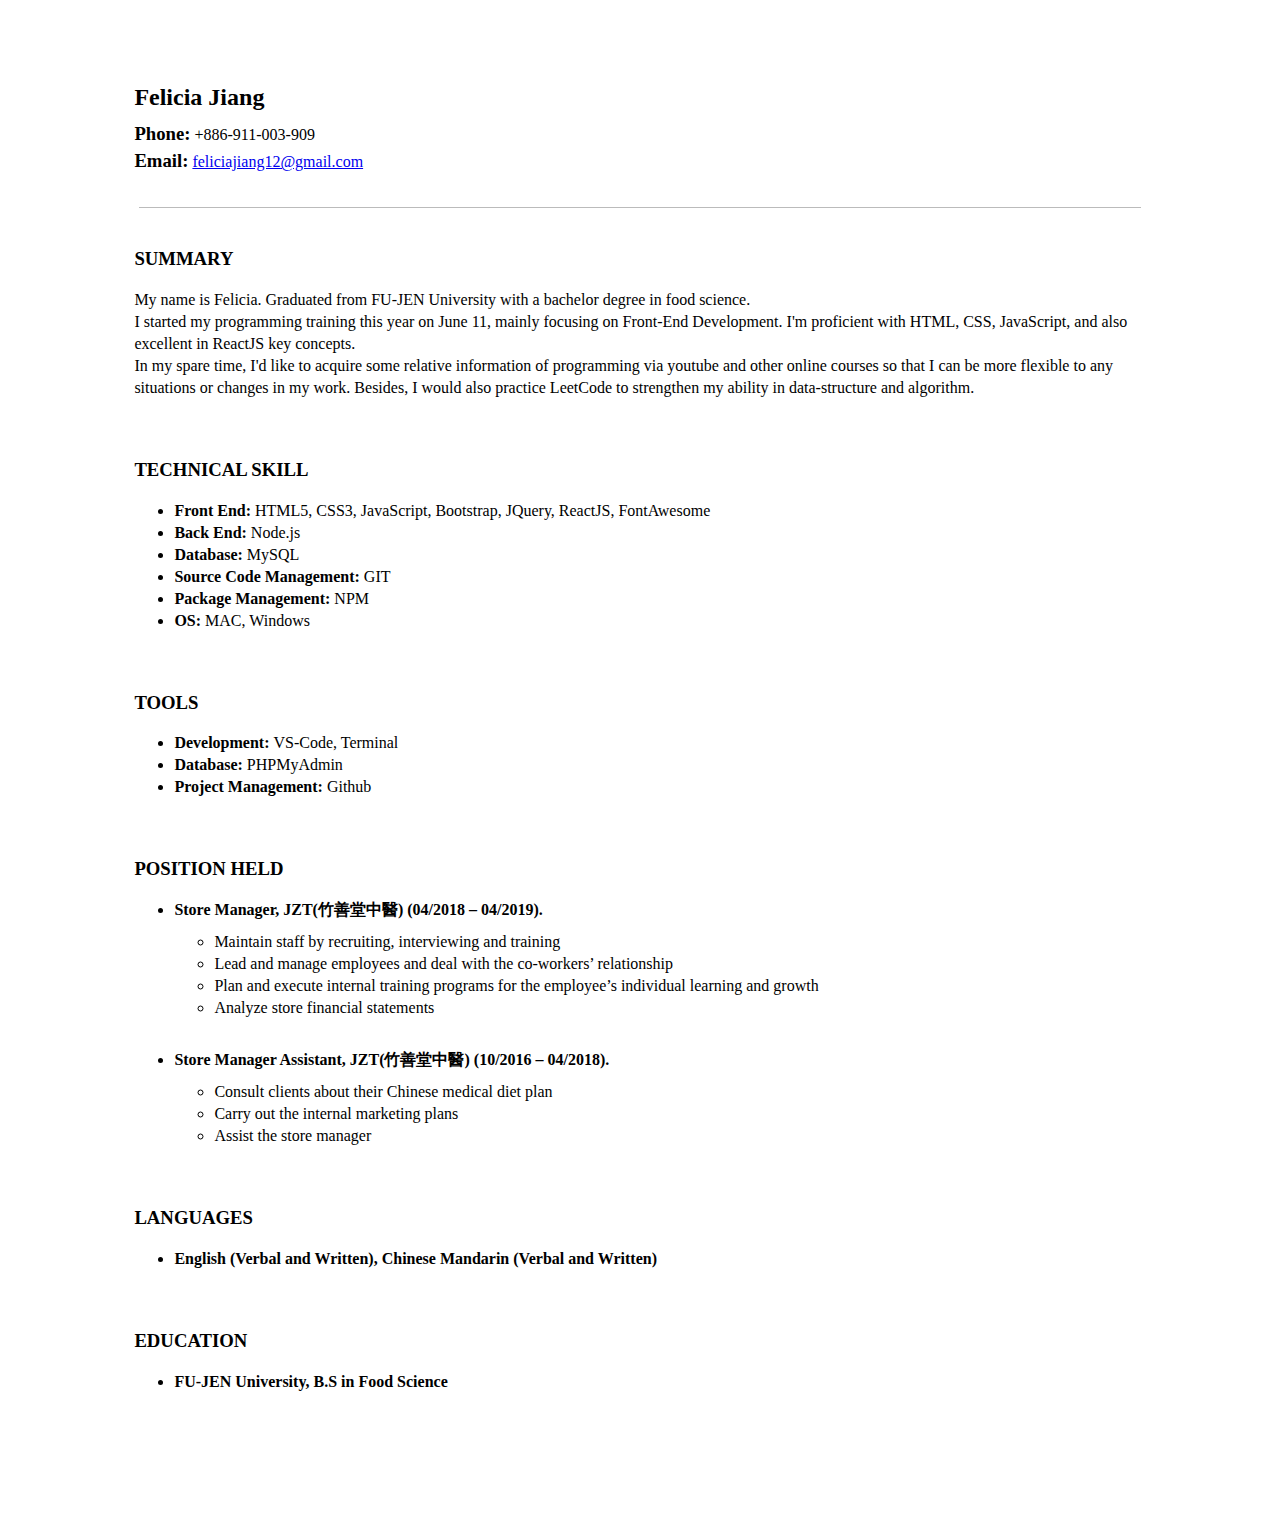
==== index.html @ 741308b1 "rename" ====
<!DOCTYPE html>
<html lang="en">
  <head>
    <meta charset="UTF-8" />
    <meta name="viewport" content="width=device-width, initial-scale=1.0" />
    <meta http-equiv="X-UA-Compatible" content="ie=edge" />
    <title>Document</title>
    <style>
      body {
        line-height: 22px;
      }
      .wrapper {
        max-width: 1200px;
        padding: 5% 10%;
      }
      section {
        margin: 40px 0 60px;
      }
      section p {
        margin: 0;
      }
      section li {
        font-weight: 600;
      }
      section li span {
        font-weight: normal;
      }
      .name {
        margin: 15px 0;
      }
      .subtitle {
        display: inline-block;
        margin: 0 0 5px;
      }
      .divider {
        border-top: 1px solid #bbb;
        margin: 30px 5px;
      }
      ol {
        list-style-type: circle;
        margin: 10px 0 30px;
      }
      ol li {
        font-weight: normal;
      }
    </style>
  </head>
  <body>
    <div class="wrapper">
      <h2 class="name">Felicia Jiang</h2>
      <h3 class="subtitle">Phone:</h3>
      <span>+886-911-003-909</span><br />
      <h3 class="subtitle">Email:</h3>
      <a href="#">feliciajiang12@gmail.com</a>
      <p class="divider"></p>
      <section class="summary">
        <h3>SUMMARY</h3>
        <p>
          My name is Felicia. Graduated from FU-JEN University with a bachelor
          degree in food science.
        </p>
        <p>
          I started my programming training this year on June 11, mainly
          focusing on Front-End Development. I'm proficient with HTML, CSS,
          JavaScript, and also excellent in ReactJS key concepts.
        </p>
        <p>
          In my spare time, I'd like to acquire some relative information of
          programming via youtube and other online courses so that I can be more
          flexible to any situations or changes in my work. Besides, I would
          also practice LeetCode to strengthen my ability in data-structure and
          algorithm.
        </p>
      </section>
      <section class="technical">
        <h3>TECHNICAL SKILL</h3>
        <ul>
          <li>
            Front End:
            <span
              >HTML5, CSS3, JavaScript, Bootstrap, JQuery, ReactJS,
              FontAwesome</span
            >
          </li>
          <li>Back End: <span>Node.js</span></li>
          <li>Database: <span>MySQL</span></li>
          <li>Source Code Management: <span>GIT</span></li>
          <li>Package Management: <span>NPM</span></li>
          <li>OS: <span>MAC, Windows</span></li>
        </ul>
      </section>
      <section>
        <h3>TOOLS</h3>
        <ul>
          <li>Development: <span>VS-Code, Terminal</span></li>
          <li>Database: <span>PHPMyAdmin</span></li>
          <li>Project Management: <span>Github</span></li>
        </ul>
      </section>
      <section>
        <h3>POSITION HELD</h3>
        <ul>
          <li>Store Manager, JZT(竹善堂中醫) (04/2018 – 04/2019).</li>
          <ol>
            <li>Maintain staff by recruiting, interviewing and training</li>
            <li>
              Lead and manage employees and deal with the co-workers’
              relationship
            </li>
            <li>
              Plan and execute internal training programs for the employee’s
              individual learning and growth
            </li>
            <li>Analyze store financial statements</li>
          </ol>
          <li>Store Manager Assistant, JZT(竹善堂中醫) (10/2016 – 04/2018).</li>
          <ol>
            <li>Consult clients about their Chinese medical diet plan</li>
            <li>Carry out the internal marketing plans</li>
            <li>Assist the store manager</li>
          </ol>
        </ul>
      </section>
      <section>
        <h3>LANGUAGES</h3>
        <ul>
          <li>English (Verbal and Written), Chinese Mandarin (Verbal and Written)</li>
        </ul>
      </section>
      <section>
        <h3>EDUCATION</h3>
        <ul>
          <li>FU-JEN University, B.S in Food Science</li>
        </ul>
      </section>
    </div>
  </body>
</html>
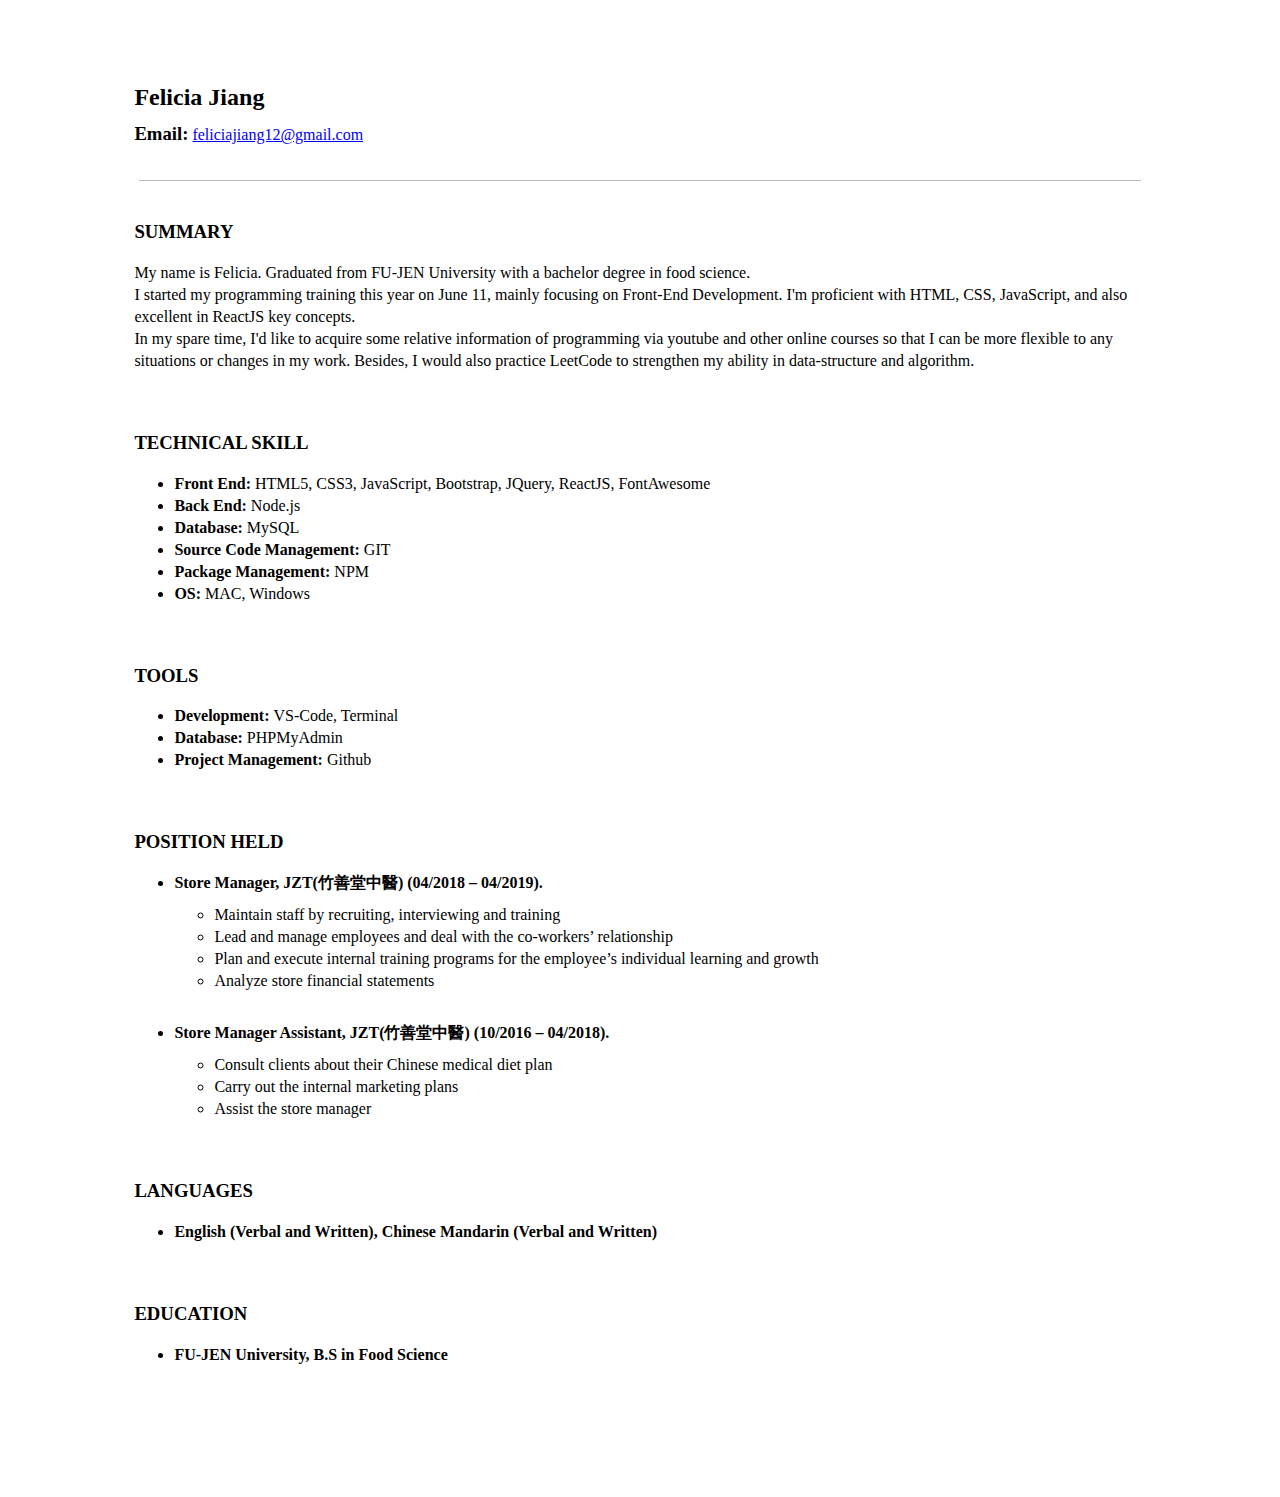
==== commit f8953c51: "update" ====
--- a/index.html
+++ b/index.html
@@ -48,8 +48,6 @@
   <body>
     <div class="wrapper">
       <h2 class="name">Felicia Jiang</h2>
-      <h3 class="subtitle">Phone:</h3>
-      <span>+886-911-003-909</span><br />
       <h3 class="subtitle">Email:</h3>
       <a href="#">feliciajiang12@gmail.com</a>
       <p class="divider"></p>
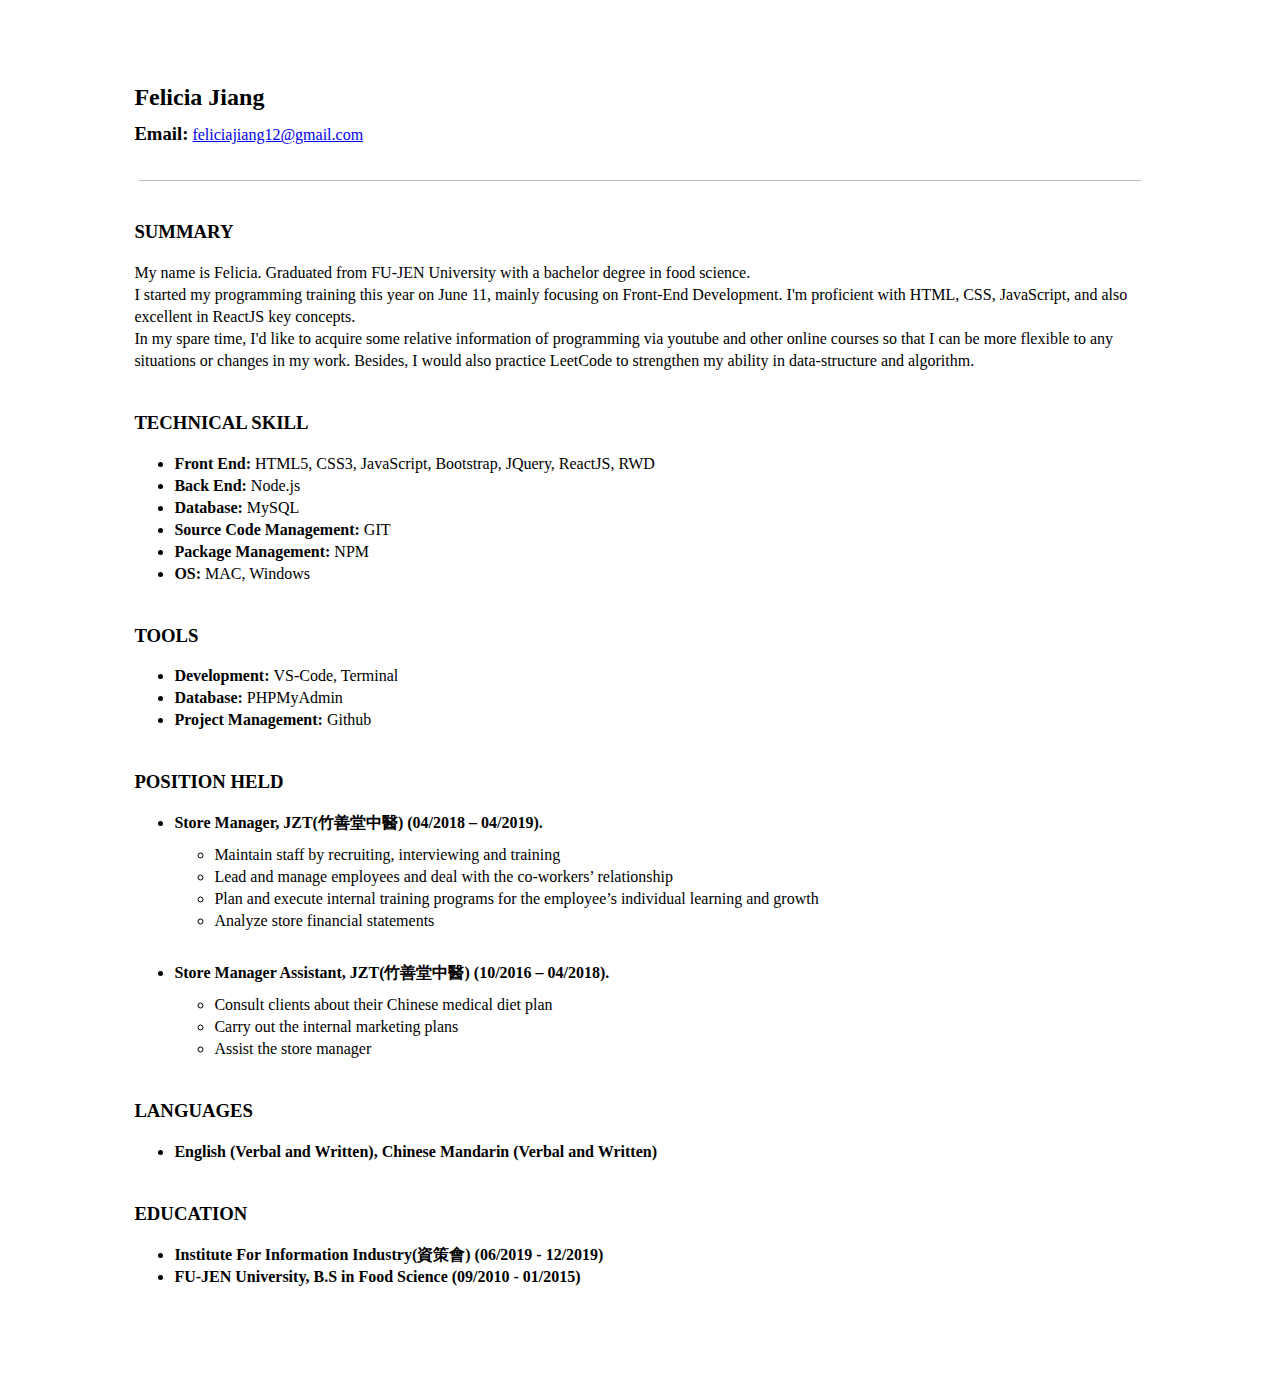
==== commit e3941a2a: "update" ====
--- a/index.html
+++ b/index.html
@@ -4,7 +4,7 @@
     <meta charset="UTF-8" />
     <meta name="viewport" content="width=device-width, initial-scale=1.0" />
     <meta http-equiv="X-UA-Compatible" content="ie=edge" />
-    <title>Document</title>
+    <title>resume</title>
     <style>
       body {
         line-height: 22px;
@@ -14,7 +14,7 @@
         padding: 5% 10%;
       }
       section {
-        margin: 40px 0 60px;
+        margin: 40px 0 ;
       }
       section p {
         margin: 0;
@@ -77,7 +77,7 @@
             Front End:
             <span
               >HTML5, CSS3, JavaScript, Bootstrap, JQuery, ReactJS,
-              FontAwesome</span
+              RWD</span
             >
           </li>
           <li>Back End: <span>Node.js</span></li>
@@ -122,13 +122,16 @@
       <section>
         <h3>LANGUAGES</h3>
         <ul>
-          <li>English (Verbal and Written), Chinese Mandarin (Verbal and Written)</li>
+          <li>
+            English (Verbal and Written), Chinese Mandarin (Verbal and Written)
+          </li>
         </ul>
       </section>
       <section>
         <h3>EDUCATION</h3>
         <ul>
-          <li>FU-JEN University, B.S in Food Science</li>
+          <li>Institute For Information Industry(資策會) (06/2019 - 12/2019)</li>
+          <li>FU-JEN University, B.S in Food Science (09/2010 - 01/2015)</li>
         </ul>
       </section>
     </div>
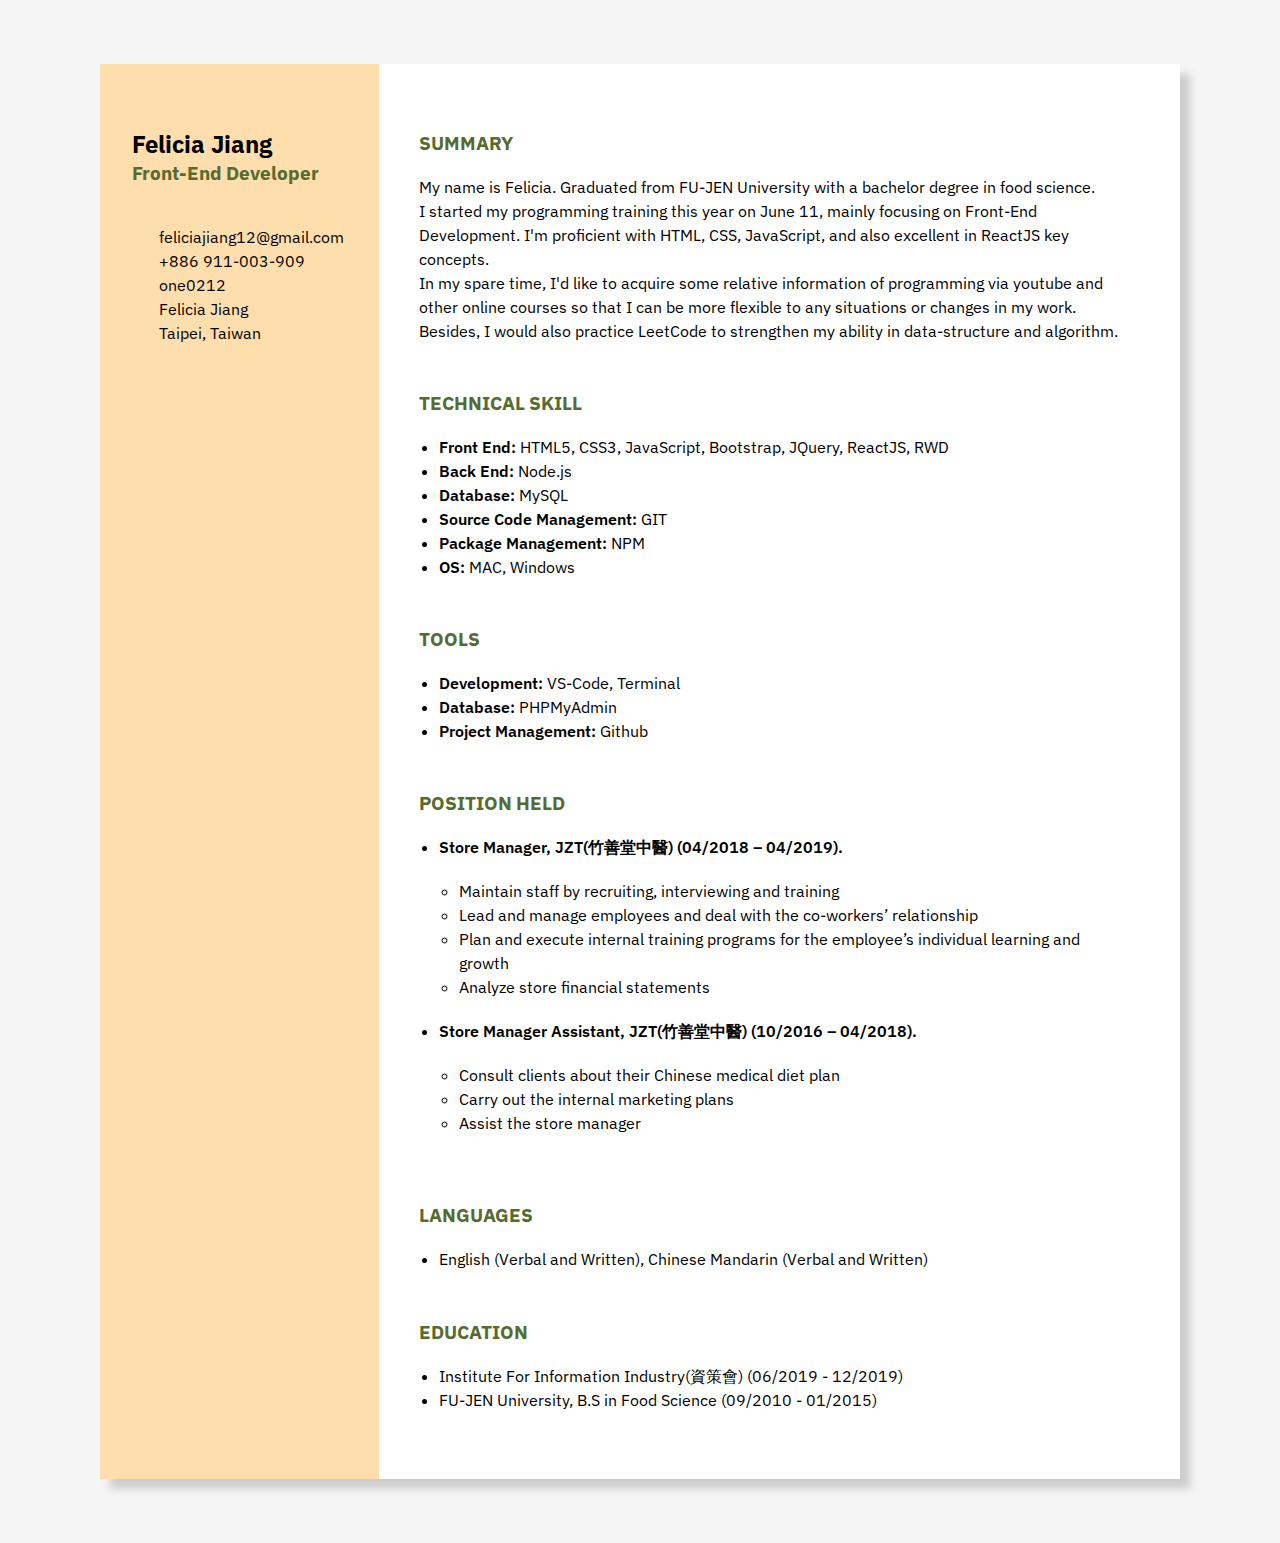
==== commit 6afe5493: "update file name" ====
--- a/index.html
+++ b/index.html
@@ -1,57 +1,50 @@
 <!DOCTYPE html>
 <html lang="en">
-  <head>
-    <meta charset="UTF-8" />
-    <meta name="viewport" content="width=device-width, initial-scale=1.0" />
-    <meta http-equiv="X-UA-Compatible" content="ie=edge" />
-    <title>resume</title>
-    <style>
-      body {
-        line-height: 22px;
-      }
-      .wrapper {
-        max-width: 1200px;
-        padding: 5% 10%;
-      }
-      section {
-        margin: 40px 0 ;
-      }
-      section p {
-        margin: 0;
-      }
-      section li {
-        font-weight: 600;
-      }
-      section li span {
-        font-weight: normal;
-      }
-      .name {
-        margin: 15px 0;
-      }
-      .subtitle {
-        display: inline-block;
-        margin: 0 0 5px;
-      }
-      .divider {
-        border-top: 1px solid #bbb;
-        margin: 30px 5px;
-      }
-      ol {
-        list-style-type: circle;
-        margin: 10px 0 30px;
-      }
-      ol li {
-        font-weight: normal;
-      }
-    </style>
-  </head>
-  <body>
-    <div class="wrapper">
-      <h2 class="name">Felicia Jiang</h2>
-      <h3 class="subtitle">Email:</h3>
-      <a href="#">feliciajiang12@gmail.com</a>
-      <p class="divider"></p>
-      <section class="summary">
+
+<head>
+  <meta charset="UTF-8">
+  <meta name="viewport" content="width=device-width, initial-scale=1.0">
+  <meta http-equiv="X-UA-Compatible" content="ie=edge">
+  <title>Document</title>
+  <link rel="stylesheet" href="https://use.fontawesome.com/releases/v5.0.9/css/all.css"
+    integrity="sha384-5SOiIsAziJl6AWe0HWRKTXlfcSHKmYV4RBF18PPJ173Kzn7jzMyFuTtk8JA7QQG1" crossorigin="anonymous">
+  </link>
+  <link href="https://fonts.googleapis.com/css?family=IBM+Plex+Sans|Nunito+Sans|Overpass|Questrial&display=swap"
+    rel="stylesheet">
+  <link rel="stylesheet" href="all.css">
+  <link rel="stylesheet" href="style.css" />
+</head>
+
+<body>
+  <div class="wrapper d-flex justify-between">
+    <aside>
+      <article class="">
+        <h2 class="name">Felicia Jiang</h2>
+        <h3 class="fe-dev">Front-End Developer</h3>
+        <div class="info">
+          <span class="i-box"><i class="far fa-envelope"></i></span>
+          <span>feliciajiang12@gmail.com</span>
+        </div>
+        <div class="info">
+          <span class="i-box"><i class="fas fa-mobile-alt"></i></span>
+          <span>+886 911-003-909</span>
+        </div>
+        <div class="info">
+          <span class="i-box"><i class="fab fa-github"></i></span>
+          <a href="https://github.com/one0212">one0212</a>
+        </div>
+        <div class="info">
+            <span class="i-box"><i class="fab fa-linkedin"></i></span>
+            <a href="https://www.linkedin.com/in/felicia-jiang/">Felicia Jiang</a>
+          </div>
+        <div class="info">
+          <span class="i-box"><i class="fas fa-map-marker-alt"></i></span>
+          <span>Taipei, Taiwan </span>
+        </div>
+      </article>
+    </aside>
+    <section>
+      <article>
         <h3>SUMMARY</h3>
         <p>
           My name is Felicia. Graduated from FU-JEN University with a bachelor
@@ -69,36 +62,33 @@
           also practice LeetCode to strengthen my ability in data-structure and
           algorithm.
         </p>
-      </section>
-      <section class="technical">
+      </article>
+      <article>
         <h3>TECHNICAL SKILL</h3>
         <ul>
-          <li>
+          <li class="fw-600">
             Front End:
-            <span
-              >HTML5, CSS3, JavaScript, Bootstrap, JQuery, ReactJS,
-              RWD</span
-            >
+            <span>HTML5, CSS3, JavaScript, Bootstrap, JQuery, ReactJS, RWD</span>
           </li>
-          <li>Back End: <span>Node.js</span></li>
-          <li>Database: <span>MySQL</span></li>
-          <li>Source Code Management: <span>GIT</span></li>
-          <li>Package Management: <span>NPM</span></li>
-          <li>OS: <span>MAC, Windows</span></li>
+          <li class="fw-600">Back End: <span>Node.js</span></li>
+          <li class="fw-600">Database: <span>MySQL</span></li>
+          <li class="fw-600">Source Code Management: <span>GIT</span></li>
+          <li class="fw-600">Package Management: <span>NPM</span></li>
+          <li class="fw-600">OS: <span>MAC, Windows</span></li>
         </ul>
-      </section>
-      <section>
+      </article>
+      <article>
         <h3>TOOLS</h3>
         <ul>
-          <li>Development: <span>VS-Code, Terminal</span></li>
-          <li>Database: <span>PHPMyAdmin</span></li>
-          <li>Project Management: <span>Github</span></li>
+          <li class="fw-600">Development: <span>VS-Code, Terminal</span></li>
+          <li class="fw-600">Database: <span>PHPMyAdmin</span></li>
+          <li class="fw-600">Project Management: <span>Github</span></li>
         </ul>
-      </section>
-      <section>
+      </article>
+      <article>
         <h3>POSITION HELD</h3>
         <ul>
-          <li>Store Manager, JZT(竹善堂中醫) (04/2018 – 04/2019).</li>
+          <li class="fw-600">Store Manager, JZT(竹善堂中醫) (04/2018 – 04/2019).</li>
           <ol>
             <li>Maintain staff by recruiting, interviewing and training</li>
             <li>
@@ -111,29 +101,33 @@
             </li>
             <li>Analyze store financial statements</li>
           </ol>
-          <li>Store Manager Assistant, JZT(竹善堂中醫) (10/2016 – 04/2018).</li>
+          <li class="fw-600">Store Manager Assistant, JZT(竹善堂中醫) (10/2016 – 04/2018).</li>
           <ol>
             <li>Consult clients about their Chinese medical diet plan</li>
             <li>Carry out the internal marketing plans</li>
             <li>Assist the store manager</li>
           </ol>
         </ul>
-      </section>
-      <section>
+      </article>
+      <article>
         <h3>LANGUAGES</h3>
         <ul>
           <li>
             English (Verbal and Written), Chinese Mandarin (Verbal and Written)
           </li>
         </ul>
-      </section>
-      <section>
+      </article>
+      <article>
         <h3>EDUCATION</h3>
         <ul>
-          <li>Institute For Information Industry(資策會) (06/2019 - 12/2019)</li>
+          <li>
+            Institute For Information Industry(資策會) (06/2019 - 12/2019)
+          </li>
           <li>FU-JEN University, B.S in Food Science (09/2010 - 01/2015)</li>
         </ul>
-      </section>
-    </div>
-  </body>
-</html>
+      </article>
+    </section>
+  </div>
+</body>
+
+</html>--- a/style.css
+++ b/style.css
@@ -0,0 +1,101 @@
+* {
+  padding: 0;
+  margin: 0;
+}
+body {
+  background: #f5f5f5;
+  line-height: 24px;
+  padding: 5%;
+  font-family: "IBM Plex Sans", sans-serif;
+}
+a {
+  color: #000;
+  text-decoration: none;
+}
+.i-box {
+  width: 20px;
+  line-height: 24px;
+  display: inline-block;
+  text-align: center;
+  margin-right: 3px;
+}
+i {
+  vertical-align: middle;
+}
+.info {
+  height: 24px;
+  line-height: 24px;
+}
+section h3 {
+  margin-bottom: 20px;
+}
+.wrapper {
+  max-width: 1080px;
+  margin: 0 auto;
+  background: #fff;
+  box-shadow: 10px 10px 8px #ccc;
+}
+.d-flex {
+  display: flex;
+}
+.justify-between {
+  justify-content: space-between;
+}
+aside {
+  width: 20%;
+  background: #FFDEAD;
+  padding: 4% 3%;
+}
+section {
+  width: 75%;
+  padding: 4% 0;
+}
+article {
+  padding: 3% 5%;
+}
+aside article {
+  padding: 0;
+}
+h3 {
+  color:#556B2F
+}
+ul {
+  padding: 0 20px;
+}
+ol {
+  list-style-type: circle;
+  margin: 20px;
+}
+.fw-600{
+  font-weight: 600;
+}
+section li span {
+  font-weight: normal;
+}
+.name {
+  margin: 25px 0 5px;
+
+}
+.fe-dev {
+  margin-bottom: 40px;
+}
+/*section p {
+    margin: 0;
+  }
+  
+ 
+  .name {
+    margin: 15px 0;
+  }
+  .subtitle {
+    display: inline-block;
+    margin: 0 0 5px;
+  }
+  .divider {
+    border-top: 1px solid #bbb;
+    margin: 30px 5px;
+  }
+  
+  ol li {
+    font-weight: normal;
+  } */
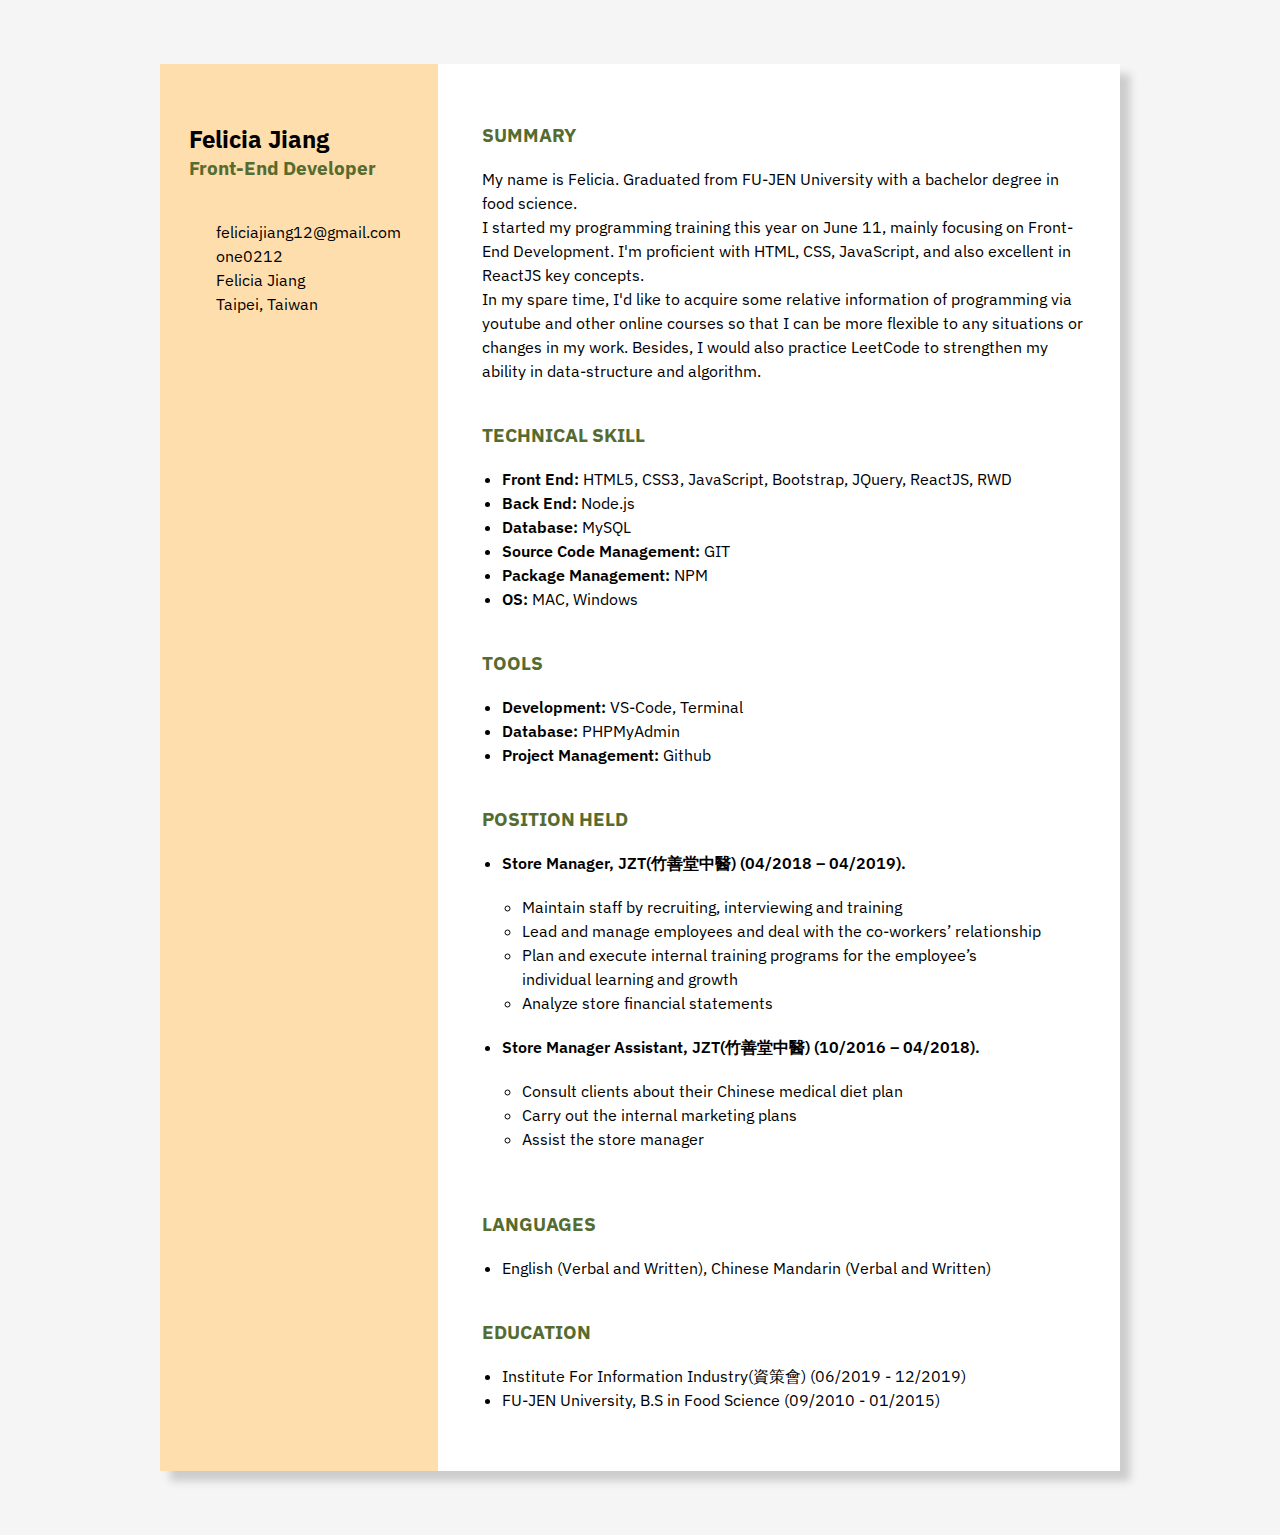
==== commit 5178292f: "update style" ====
--- a/index.html
+++ b/index.html
@@ -5,7 +5,7 @@
   <meta charset="UTF-8">
   <meta name="viewport" content="width=device-width, initial-scale=1.0">
   <meta http-equiv="X-UA-Compatible" content="ie=edge">
-  <title>Document</title>
+  <title>resume</title>
   <link rel="stylesheet" href="https://use.fontawesome.com/releases/v5.0.9/css/all.css"
     integrity="sha384-5SOiIsAziJl6AWe0HWRKTXlfcSHKmYV4RBF18PPJ173Kzn7jzMyFuTtk8JA7QQG1" crossorigin="anonymous">
   </link>
@@ -24,10 +24,6 @@
         <div class="info">
           <span class="i-box"><i class="far fa-envelope"></i></span>
           <span>feliciajiang12@gmail.com</span>
-        </div>
-        <div class="info">
-          <span class="i-box"><i class="fas fa-mobile-alt"></i></span>
-          <span>+886 911-003-909</span>
         </div>
         <div class="info">
           <span class="i-box"><i class="fab fa-github"></i></span>
--- a/style.css
+++ b/style.css
@@ -1,6 +1,7 @@
 * {
   padding: 0;
   margin: 0;
+  box-sizing: border-box;
 }
 body {
   background: #f5f5f5;
@@ -30,7 +31,7 @@
   margin-bottom: 20px;
 }
 .wrapper {
-  max-width: 1080px;
+  max-width: 960px;
   margin: 0 auto;
   background: #fff;
   box-shadow: 10px 10px 8px #ccc;
@@ -42,12 +43,12 @@
   justify-content: space-between;
 }
 aside {
-  width: 20%;
+  width: 29%;
   background: #FFDEAD;
   padding: 4% 3%;
 }
 section {
-  width: 75%;
+  width: 70%;
   padding: 4% 0;
 }
 article {
@@ -79,23 +80,3 @@
 .fe-dev {
   margin-bottom: 40px;
 }
-/*section p {
-    margin: 0;
-  }
-  
- 
-  .name {
-    margin: 15px 0;
-  }
-  .subtitle {
-    display: inline-block;
-    margin: 0 0 5px;
-  }
-  .divider {
-    border-top: 1px solid #bbb;
-    margin: 30px 5px;
-  }
-  
-  ol li {
-    font-weight: normal;
-  } */
